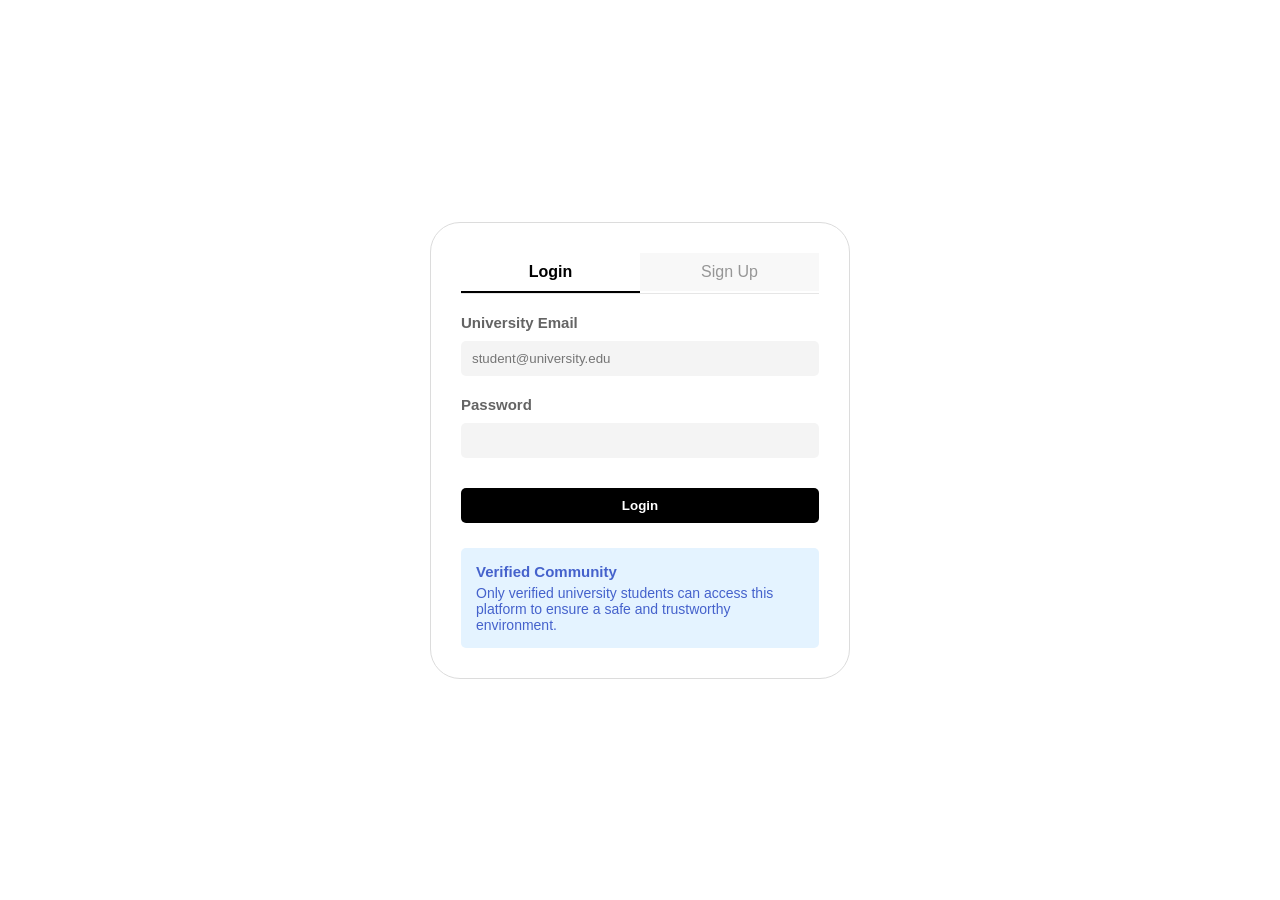
==== index.html @ 7fe14752 "Add files via upload" ====
<!DOCTYPE html>
<html lang="en">
<head>
    <meta charset="UTF-8">
    <meta name="viewport" content="width=device-width, initial-scale=1.0">
    <link rel="stylesheet" href="style.css">
    <title>Login</title>
</head>
<body>
    <style>
        * {
    margin: 0;
    padding: 0;
    box-sizing: border-box;
}

body {
    display: flex;
    justify-content: center;
    align-items: center;
    min-height: 100vh;
    background-color: white;
    font-family: sans-serif; /* Для лучшего отображения */
}

.wrapper h1 {
    font-size: 15px;
}

.wrapper {
    width: 420px;
    background-color: white;
    color: rgb(100, 100, 100);
    border: 1px solid rgb(220, 220, 220); /* Сделали рамку мягче */
    border-radius: 30px;
    padding: 30px;
    overflow: hidden; /* Чтобы вкладки не вылезали за скругление */
}

/* ==========================================================================
   НОВЫЙ БЛОК: СТИЛИ ДЛЯ ТАБОВ (ВКЛАДОК)
   ========================================================================== */
.wrapper .tabs {
    overflow: hidden;
    margin-bottom: 20px;
    border-bottom: 1px solid rgb(230, 230, 230);
}

.wrapper .tabs h3 {
    float: left;
    width: 50%;
    text-align: center;
}

.wrapper .tabs h3 a {
    display: block;
    padding: 10px 0;
    font-size: 16px;
    font-weight: 500;
    color: rgb(150, 150, 150);
    text-decoration: none;
    background-color: rgb(248, 248, 248);
    transition: all 0.3s ease;
}

/* Стиль для активного таба */
.wrapper .tabs h3 a.active {
    color: rgb(0, 0, 0);
    background-color: white;
    font-weight: bold;
    border-bottom: 2px solid rgb(0, 0, 0); /* Подчеркивание активной вкладки */
}

/* Логика скрытия/показа контента */
.tabs-content div[id$="tab-content"] {
    display: none; 
}

.tabs-content .active {
    display: block !important; 
}
/* ========================================================================== */

.wrapper .input_box input {
    width: 100%; /* Увеличили до 100%, чтобы инпуты были по ширине контента */
    height: 35px;
    margin: 10px 0 20px 0;
    border: 1px solid transparent;   
    border-radius: 5px;
    background-color: rgb(244, 244, 244);
    padding: 0 10px; /* Добавили внутренний отступ для текста */
    outline: none;
}

/* Эффект при клике на инпут */
.wrapper .input_box input:focus {
    border-color: rgb(200, 200, 200);
}

.butt {
    width: 100%; /* Увеличили до 100%, чтобы кнопка стояла ровно */
    height: 35px; /* Чуть увеличили высоту для удобства */
    border: none; 
    border-radius: 5px;
    color: white;
    background-color: rgb(0, 0, 0);
    cursor: pointer;
    font-weight: bold;
    margin-top: 10px;
    transition: background 0.2s ease;
}

.butt:hover {
    background-color: rgb(40, 40, 40); /* Эффект при наведении на кнопку */
}

.attention {
    width: 100%; /* Увеличили до 100% */
    border-radius: 5px;
    color: rgb(69, 98, 204);
    background-color: rgb(228, 243, 255);
    margin: 25px 0 0 0; /* Сместили вниз формы */
    padding: 15px; /* Добавили закрывающие скобки и внутренний отступ */
    font-size: 14px;
}

.attention h3 {
    font-size: 15px;
    margin-bottom: 5px;
}


    </style>
    <div class="wrapper form-wrap"> <!-- Добавили класс form-wrap для совместимости со стилями -->
    <div class="tabs">
        <h3 class="login-tab"><a class="active" href="#login-tab-content">Login</a></h3>
        <h3 class="signup-tab"><a href="#signup-tab-content">Sign Up</a></h3>
    </div>

    <div class="tabs-content">
        <!-- КОНТЕНТ ВКЛАДКИ LOGIN -->
        <div id="login-tab-content" class="active">
            <form action="mainpage.html" method="get">
                <h1>University Email</h1>
                <div class="input_box">
                    <input type="text" class="input" placeholder="student@university.edu">
                </div>
                
                <h1>Password</h1>
                <div class="input_box">
                    <input type="password" class="input" placeholder="">
                </div>

                <button type="submit" class="button butt">Login</button>
            </form>
        </div>

        <!-- КОНТЕНТ ВКЛАДКИ SIGN UP -->
        <div id="signup-tab-content">
            <form action="mainpage.html" method="get">
 
                <h1>University Email (Регистрация)</h1>
                <div class="input_box">
                    <input type="text" class="input" placeholder="student@university.edu">
                </div>
                <h1>Student ID</h1>
                <div class="input_box">
                    <input type="password" class="input" placeholder="123456">
                </div>
                <h1>Create Password</h1>
                <div class="input_box">
                    <input type="password" class="input" placeholder="">
                </div>
                

                <button type="submit" class="button butt">Sign Up</button>
            </form>
        </div>
    </div> <!--.tabs-content-->

    <!-- Этот блок будет виден всегда под табами -->
    <div class="attention">
        <h3>Verified Community</h3>
        <p>Only verified university students can access this platform to ensure a safe and trustworthy environment.</p>
    </div>
</div>
<script>
document.addEventListener("DOMContentLoaded", function() {
    // Находим все ссылки внутри блока с табами
    const tabLinks = document.querySelectorAll(".tabs a");
    
    tabLinks.forEach(link => {
        link.addEventListener("click", function(e) {
            e.preventDefault(); // Отменяем стандартный переход по ссылке-якорю

            // 1. Убираем класс 'active' у всех вкладок (ссылок)
            tabLinks.forEach(tab => tab.classList.remove("active"));
            // Добавляем класс 'active' той, на которую кликнули
            this.classList.add("active");

            // 2. Скрываем все блоки с контентом форм
            const tabContents = document.querySelectorAll(".tabs-content > div");
            tabContents.forEach(content => {
                content.style.display = "none";
                content.classList.remove("active");
            });

            // 3. Находим нужный блок по id из атрибута href (например, #login-tab-content)
            const targetId = this.getAttribute("href");
            const targetContent = document.querySelector(targetId);
            
            if (targetContent) {
                targetContent.style.display = "block"; // Показываем нужную форму
                targetContent.classList.add("active");
            }
        });
    });
});</script>
</body>
</html>
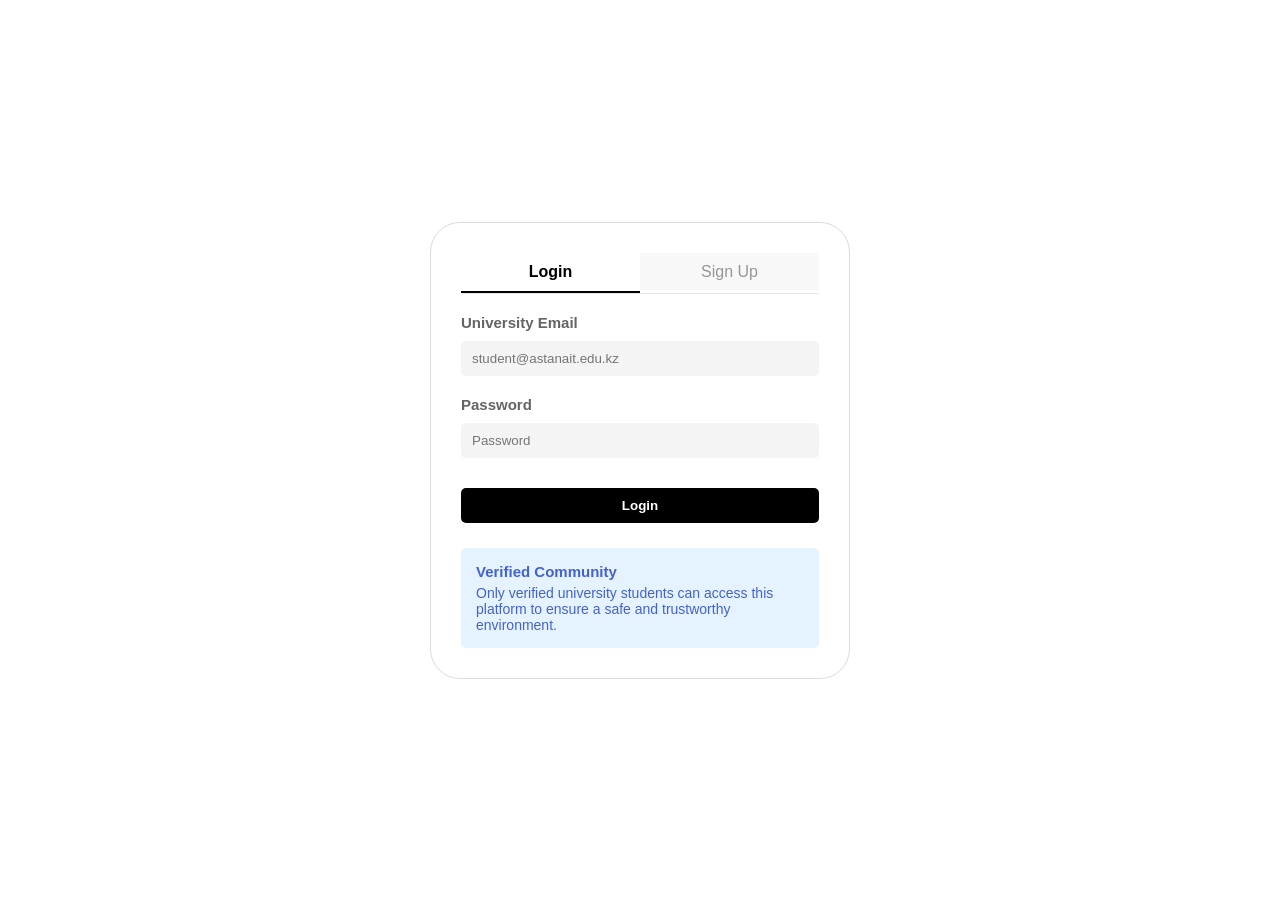
==== commit 46d090c3: "Update index.html" ====
--- a/index.html
+++ b/index.html
@@ -137,46 +137,78 @@
         <h3 class="signup-tab"><a href="#signup-tab-content">Sign Up</a></h3>
     </div>
 
-    <div class="tabs-content">
-        <!-- КОНТЕНТ ВКЛАДКИ LOGIN -->
-        <div id="login-tab-content" class="active">
-            <form action="mainpage.html" method="get">
-                <h1>University Email</h1>
-                <div class="input_box">
-                    <input type="text" class="input" placeholder="student@university.edu">
-                </div>
-                
-                <h1>Password</h1>
-                <div class="input_box">
-                    <input type="password" class="input" placeholder="">
-                </div>
-
-                <button type="submit" class="button butt">Login</button>
-            </form>
-        </div>
-
-        <!-- КОНТЕНТ ВКЛАДКИ SIGN UP -->
-        <div id="signup-tab-content">
-            <form action="mainpage.html" method="get">
- 
-                <h1>University Email (Регистрация)</h1>
-                <div class="input_box">
-                    <input type="text" class="input" placeholder="student@university.edu">
-                </div>
-                <h1>Student ID</h1>
-                <div class="input_box">
-                    <input type="password" class="input" placeholder="123456">
-                </div>
-                <h1>Create Password</h1>
-                <div class="input_box">
-                    <input type="password" class="input" placeholder="">
-                </div>
-                
-
-                <button type="submit" class="button butt">Sign Up</button>
-            </form>
-        </div>
-    </div> <!--.tabs-content-->
+    
+<div class="tabs-content">
+
+    <!-- LOGIN -->
+    <div id="login-tab-content" class="active">
+        <form id="login-form">
+
+            <h1>University Email</h1>
+            <div class="input_box">
+                <input type="email" id="login-email"
+                    class="input"
+                    placeholder="student@astanait.edu.kz"
+                    required>
+            </div>
+
+            <h1>Password</h1>
+            <div class="input_box">
+                <input type="password" id="login-password"
+                    class="input"
+                    placeholder="Password"
+                    required>
+            </div>
+
+            <button type="submit" class="button butt">Login</button>
+        </form>
+    </div>
+
+    <!-- SIGN UP -->
+    <div id="signup-tab-content">
+        <form id="signup-form">
+
+            <h1>Full Name</h1>
+            <div class="input_box">
+                <input type="text" id="signup-name"
+                    class="input"
+                    placeholder="Your full name"
+                    required>
+            </div>
+
+            <h1>University Email</h1>
+            <div class="input_box">
+                <input type="email" id="signup-email"
+                    class="input"
+                    placeholder="student@astanait.edu.kz"
+                    required>
+            </div>
+
+            <h1>Student ID</h1>
+            <div class="input_box">
+                <input type="text" id="signup-student-id"
+                    class="input"
+                    placeholder="123456"
+                    required>
+            </div>
+
+            <h1>Create Password</h1>
+            <div class="input_box">
+                <input type="password" id="signup-password"
+                    class="input"
+                    placeholder="Create password"
+                    minlength="8"
+                    required>
+            </div>
+
+            <button type="submit" class="button butt">Sign Up</button>
+        </form>
+    </div>
+
+</div>
+
+<p id="auth-message"></p>
+
 
     <!-- Этот блок будет виден всегда под табами -->
     <div class="attention">
@@ -217,4 +249,4 @@
     });
 });</script>
 </body>
-</html>+</html>
